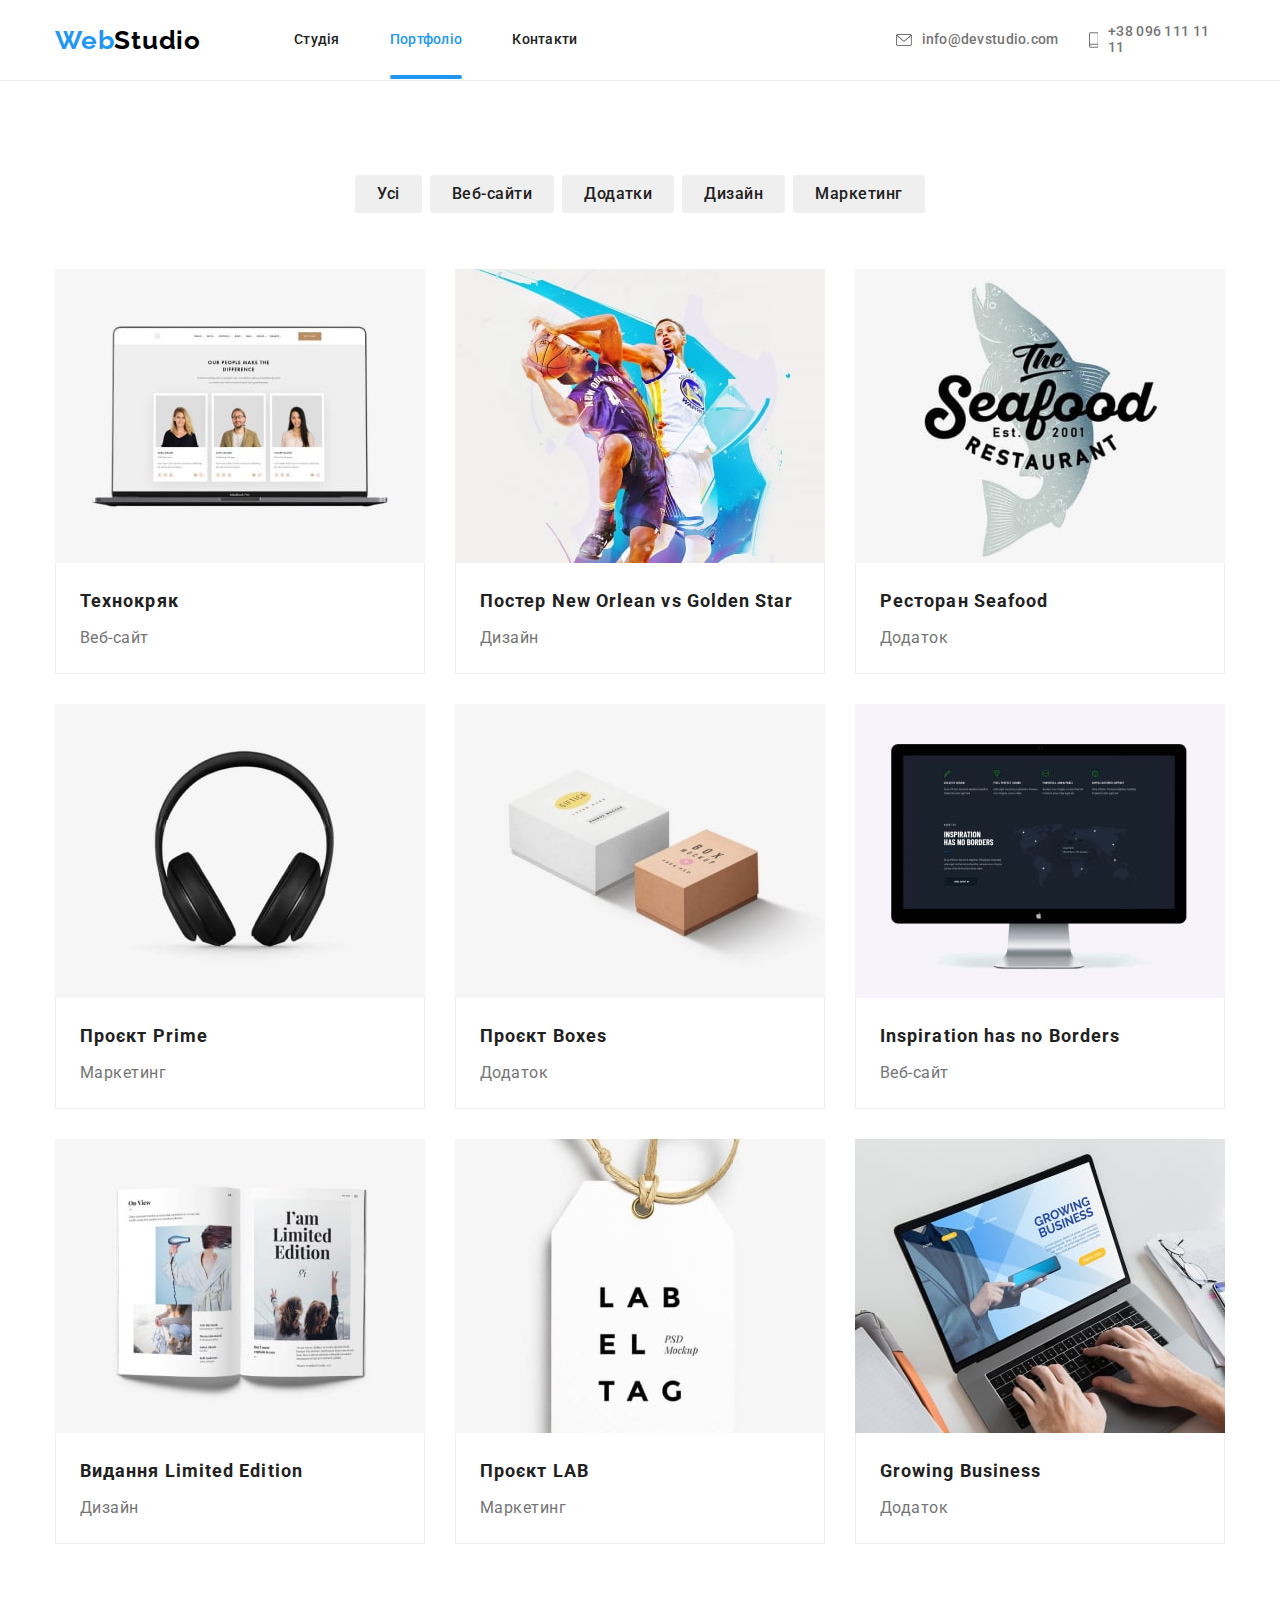
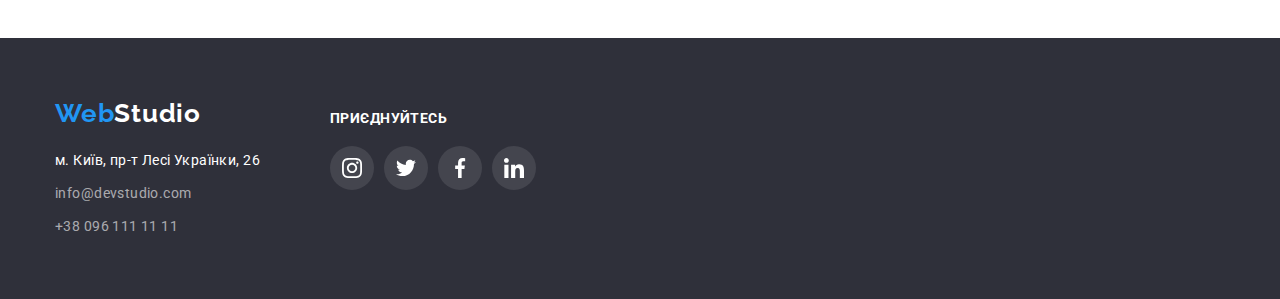
==== portfolio.html @ b9652bcc "hw-06" ====
<!DOCTYPE html>
<html lang="uk">
  <head>
    <meta charset="UTF-8" />
    <meta http-equiv="X-UA-Compatible" content="IE=edge" />
    <meta name="viewport" content="width=device-width, initial-scale=1.0" />
    <link rel="preconnect" href="https://fonts.googleapis.com" />
    <link rel="preconnect" href="https://fonts.gstatic.com" crossorigin />
    <link
      href="https://fonts.googleapis.com/css2?family=Raleway:wght@700&family=Roboto:wght@400;500;700;900&display=swap"
      rel="stylesheet"
    />
    <link rel="stylesheet" href="./css/styles.css" />
    <title>Document</title>
  </head>

  <body>
    <header class="header">
      <div class="container header-container">
        <nav class="header-navigation">
          <a class="header-logo link" href="index.html"
            ><span class="logo-left-side">Web</span>Studio</a
          >
          <ul class="header-list">
            <li class="header-item">
              <a class="header-link link" href="index.html">Студія</a>
            </li>
            <li class="header-item">
              <a class="header-link link current" href="portfolio.html"
                >Портфоліо</a
              >
            </li>
            <li class="header-item">
              <a class="header-link link" href="">Контакти</a>
            </li>
          </ul>
        </nav>
        <ul class="header-contacts">
          <li>
            <a
              class="header-contacts-link link"
              href="mailto:info@devstudio.com"
              ><svg class="header-contacts-icon" width="16" height="12">
                <use href="./img/symbol-defs.svg#icon-envelope"></use></svg
              >info@devstudio.com</a
            >
          </li>
          <li>
            <a class="header-contacts-link link" href="tel:+380961111111"
              ><svg class="header-contacts-icon" width="10" height="16">
                <use href="./img/symbol-defs.svg#icon-smartphone"></use></svg
              >+38 096 111 11 11</a
            >
          </li>
        </ul>
      </div>
    </header>
    <main>
      <section class="section">
        <div class="container">
          <ul class="filtres-list list">
            <li class="filtres-item">
              <button class="filtres-btn" type="button">Усі</button>
            </li>
            <li class="filtres-item">
              <button class="filtres-btn" type="button">Веб-сайти</button>
            </li>
            <li class="filtres-item">
              <button class="filtres-btn" type="button">Додатки</button>
            </li>
            <li class="filtres-item">
              <button class="filtres-btn" type="button">Дизайн</button>
            </li>
            <li class="filtres-item">
              <button class="filtres-btn" type="button">Маркетинг</button>
            </li>
          </ul>
          <ul class="gallery-list">
            <li class="gallery-item">
              <div class="card-top-wrap">
                <img
                  class="card-image"
                  src="./img/techokryak-min.jpg"
                  alt="Технокряк"
                  width="370"
                  height="294"
                />
                <p class="card-top-text">
                  Ресурс пропонує комплексні пропозиції з різним рівнем
                  функціоналу та сервісів. Все це дозволить відвідувачу отримати
                  вичерпні відомості про компанію чи приватну особу.
                </p>
              </div>
              <div class="card-info">
                <h3 class="gallery-title">Технокряк</h3>
                <p class="gallery-subtitle">Веб-сайт</p>
              </div>
            </li>
            <li class="gallery-item">
              <div class="card-top-wrap">
                <img
                  class="card-image"
                  src="./img/Poster-min.jpg"
                  alt="Постер New Orlean vs Golden Star"
                  width="370"
                  height="294"
                />
                <p class="card-top-text">
                  Ресурс пропонує комплексні пропозиції з різним рівнем
                  функціоналу та сервісів. Все це дозволить відвідувачу отримати
                  вичерпні відомості про компанію чи приватну особу.
                </p>
              </div>
              <div class="card-info">
                <h3 class="gallery-title">Постер New Orlean vs Golden Star</h3>
                <p class="gallery-subtitle">Дизайн</p>
              </div>
            </li>
            <li class="gallery-item">
              <div class="card-top-wrap">
                <img
                  class="card-image"
                  src="./img/Seafood-min.jpg"
                  alt="Ресторан Seafood"
                  width="370"
                  height="294"
                />
                <p class="card-top-text">
                  Ресурс пропонує комплексні пропозиції з різним рівнем
                  функціоналу та сервісів. Все це дозволить відвідувачу отримати
                  вичерпні відомості про компанію чи приватну особу.
                </p>
              </div>
              <div class="card-info">
                <h3 class="gallery-title">Ресторан Seafood</h3>
                <p class="gallery-subtitle">Додаток</p>
              </div>
            </li>
            <li class="gallery-item">
              <div class="card-top-wrap">
                <img
                  class="card-image"
                  src="./img/Prime-min.jpg"
                  alt="Проєкт Prime"
                  width="370"
                  height="294"
                />
                <p class="card-top-text">
                  Ресурс пропонує комплексні пропозиції з різним рівнем
                  функціоналу та сервісів. Все це дозволить відвідувачу отримати
                  вичерпні відомості про компанію чи приватну особу.
                </p>
              </div>
              <div class="card-info">
                <h3 class="gallery-title">Проєкт Prime</h3>
                <p class="gallery-subtitle">Маркетинг</p>
              </div>
            </li>
            <li class="gallery-item">
              <div class="card-top-wrap">
                <img
                  class="card-image"
                  src="./img/Boxes-min.jpg"
                  alt="Проєкт Boxes"
                  width="370"
                  height="294"
                />
                <p class="card-top-text">
                  Ресурс пропонує комплексні пропозиції з різним рівнем
                  функціоналу та сервісів. Все це дозволить відвідувачу отримати
                  вичерпні відомості про компанію чи приватну особу.
                </p>
              </div>
              <div class="card-info">
                <h3 class="gallery-title">Проєкт Boxes</h3>
                <p class="gallery-subtitle">Додаток</p>
              </div>
            </li>
            <li class="gallery-item">
              <div class="card-top-wrap">
                <img
                  class="card-image"
                  src="./img/Inspiration-min.jpg"
                  alt="Inspiration has no Borders"
                  width="370"
                  height="294"
                />
                <p class="card-top-text">
                  Ресурс пропонує комплексні пропозиції з різним рівнем
                  функціоналу та сервісів. Все це дозволить відвідувачу отримати
                  вичерпні відомості про компанію чи приватну особу.
                </p>
              </div>
              <div class="card-info">
                <h3 class="gallery-title">Inspiration has no Borders</h3>
                <p class="gallery-subtitle">Веб-сайт</p>
              </div>
            </li>
            <li class="gallery-item">
              <div class="card-top-wrap">
                <img
                  class="card-image"
                  src="./img/Limited_Edition-min.jpg"
                  alt="Видання Limited Edition"
                  width="370"
                  height="294"
                />
                <p class="card-top-text">
                  Ресурс пропонує комплексні пропозиції з різним рівнем
                  функціоналу та сервісів. Все це дозволить відвідувачу отримати
                  вичерпні відомості про компанію чи приватну особу.
                </p>
              </div>
              <div class="card-info">
                <h3 class="gallery-title">Видання Limited Edition</h3>
                <p class="gallery-subtitle">Дизайн</p>
              </div>
            </li>
            <li class="gallery-item">
              <div class="card-top-wrap">
                <img
                  class="card-image"
                  src="./img/LAB-min.jpg"
                  alt="Проєкт LAB"
                  width="370"
                  height="294"
                />
                <p class="card-top-text">
                  Ресурс пропонує комплексні пропозиції з різним рівнем
                  функціоналу та сервісів. Все це дозволить відвідувачу отримати
                  вичерпні відомості про компанію чи приватну особу.
                </p>
              </div>
              <div class="card-info">
                <h3 class="gallery-title">Проєкт LAB</h3>
                <p class="gallery-subtitle">Маркетинг</p>
              </div>
            </li>
            <li class="gallery-item">
              <div class="card-top-wrap">
                <img
                  class="card-image"
                  src="./img/Growing-min.jpg"
                  alt="Growing Business"
                  width="370"
                  height="294"
                />
                <p class="card-top-text">
                  Ресурс пропонує комплексні пропозиції з різним рівнем
                  функціоналу та сервісів. Все це дозволить відвідувачу отримати
                  вичерпні відомості про компанію чи приватну особу.
                </p>
              </div>
              <div class="card-info">
                <h3 class="gallery-title">Growing Business</h3>
                <p class="gallery-subtitle">Додаток</p>
              </div>
            </li>
          </ul>
        </div>
      </section>
    </main>
    <footer class="fotter">
      <div class="container footer-container">
        <div class="footer-data">
          <a class="fotter-logo link" href="index.html">
            <span class="logo-left-side">Web</span>Studio</a
          >
          <address>
            <a
              class="fotter-link link"
              href="https://goo.gl/maps/jPKGksttcgQNJp5g9"
              target="_blank"
              rel="noopener norefferer nofollow"
              >м. Київ, пр-т Лесі Українки, 26</a
            >
            <ul class="fotter-list">
              <li class="fotter-item">
                <a class="fotter-contacts link" href="mailto:info@devstudio.com"
                  >info@devstudio.com</a
                >
              </li>
              <li class="fotter-item">
                <a class="fotter-contacts link" href="tel:+380961111111"
                  >+38 096 111 11 11</a
                >
              </li>
            </ul>
          </address>
        </div>
        <div class="footer-soc">
          <h3 class="footer-soc-title">приєднуйтесь</h3>
          <ul class="footer-soc-list">
            <li class="footer-soc-item">
              <a href="" class="footer-soc-link">
                <svg class="footer-soc-icon" width="20" height="20">
                  <use href="./img/symbol-defs.svg#icon-instagram-2"></use>
                </svg>
              </a>
            </li>
            <li class="footer-soc-item">
              <a href="" class="footer-soc-link">
                <svg class="footer-soc-icon" width="20" height="20">
                  <use href="./img/symbol-defs.svg#icon-twitter-1"></use>
                </svg>
              </a>
            </li>
            <li class="footer-soc-item">
              <a href="" class="footer-soc-link">
                <svg class="footer-soc-icon" width="20" height="20">
                  <use href="./img/symbol-defs.svg#icon-facebook-1"></use>
                </svg>
              </a>
            </li>
            <li class="footer-soc-item">
              <a href="" class="footer-soc-link">
                <svg class="footer-soc-icon" width="20" height="20">
                  <use href="./img/symbol-defs.svg#icon-linkedin-1"></use>
                </svg>
              </a>
            </li>
          </ul>
        </div>
      </div>
    </footer>
  </body>
</html>
---- css/styles.css ----
:root {
  --main-color: #ffffff;
  --accent-color: #2196f3;
  --title-color: #212121;
  --accent-background-color: #2f303a;
}
body {
  font-family: "Roboto", sans-serif;
  margin: 0;
}

*,
::before,
::after {
  box-sizing: border-box;
  line-height: 0;
}
p,
h1,
h2,
h3,
h4,
h5,
h6 {
  margin: 0;
}

ul,
ol {
  margin: 0;
  padding-left: 0;
  list-style: none;
}

button {
  cursor: pointer;
  border: none;
}

address {
  font-style: normal;
}

a {
  color: currentColor;
  text-decoration: none;
  padding: 0;
}

.container {
  width: 1200px;
  padding-left: 15px;
  padding-right: 15px;
  margin: 0 auto;
}
.section {
  padding-top: 94px;
  padding-bottom: 94px;
}
/* ---------------------HEADER-----------------------*/

.header {
  border-bottom: 1px solid #ececec;
}
.header-container {
  height: 80px;
  display: flex;
  align-items: center;
}
.header-navigation {
  display: flex;
}
.header-logo {
  font-family: "Raleway";
  font-weight: 700;
  font-size: 26px;
  line-height: 1.19;
  letter-spacing: 0.03em;
  color: #000000;
  margin-right: 93px;
}
.logo-left-side {
  color: var(--accent-color);
}
.header-list {
  display: flex;
  align-items: center;
  gap: 50px;
}
.header-item {
}
.header-link {
  font-weight: 500;
  font-size: 14px;
  line-height: 1.14;
  letter-spacing: 0.02em;
  color: var(--title-color);
  position: relative;
  padding-top: 32px;
  padding-bottom: 32px;
  transition: color 250ms cubic-bezier(0.4, 0, 0.2, 1);
}

.header-link:hover,
.header-link:focus {
  color: var(--accent-color);
}
.current {
  color: var(--accent-color);
}
.current::after {
  content: "";
  position: absolute;
  left: 0;
  bottom: 0;
  display: block;
  width: 100%;
  height: 4px;
  border-radius: 2px;
  background-color: var(--accent-color);
}

.header-contacts {
  display: flex;
  align-items: center;
  margin-left: 318px;
  gap: 30px;
}
.header-contacts-link {
  font-weight: 500;
  font-size: 14px;
  line-height: 1.14;
  letter-spacing: 0.02em;
  color: #757575;
  display: flex;
  gap: 10px;
  align-items: center;
  transition: color 250ms cubic-bezier(0.4, 0, 0.2, 1);
}
.header-contacts-icon {
  display: block;
  fill: #757575;
}
.header-contacts-link:hover,
.header-contacts-link:focus {
  color: var(--accent-color);
}
.header-contacts-link:hover .header-contacts-icon,
.header-contacts-link:focus .header-contacts-icon {
  fill: var(--accent-color);
}

/* ---------------------HERO-----------------------*/

.hero {
  background-color: var(--accent-background-color);
  background-image: linear-gradient(
      rgba(47, 48, 58, 0.4),
      rgba(47, 48, 58, 0.4)
    ),
    url(../img/Img.jpg);
  background-repeat: no-repeat;
  background-position: center;
  background-size: cover;
}
.hero-container {
  padding-top: 200px;
  padding-bottom: 200px;
}
.hero-title {
  font-weight: 900;
  font-size: 44px;
  line-height: 1.36;
  text-align: center;
  letter-spacing: 0.06em;
  text-transform: uppercase;
  color: var(--main-color);
  max-width: 696px;
  margin: 0 auto;
  margin-bottom: 30px;
}
.hero-btn {
  font-family: inherit;
  font-weight: 700;
  font-size: 16px;
  line-height: 1.88;
  letter-spacing: 0.06em;
  color: var(--main-color);
  background-color: var(--accent-color);
  display: block;
  margin: 0 auto;
  padding: 10px 32px;
  box-shadow: 0px 4px 4px rgba(0, 0, 0, 0.15);
  border-radius: 4px;
}

/* ---------------------BENEFITS-----------------------*/

.benefits {
}
.benefits-list {
  display: flex;
  gap: 30px;
}
.benefits-item {
}
.benefits-image {
  width: 270px;
  height: 120px;
  background: #f5f4fa;
  border-radius: 4px;
  margin-bottom: 30px;
  display: flex;
  align-items: center;
  justify-content: center;
}
.benefits-title {
  font-weight: 700;
  font-size: 14px;
  line-height: 1.14;
  letter-spacing: 0.03em;
  text-transform: uppercase;
  color: var(--title-color);
  margin-bottom: 10px;
}
.benefits-subtitle {
  font-weight: 400;
  font-size: 14px;
  line-height: 1.71;
  letter-spacing: 0.03em;
  color: #757575;
}

/* ---------------------WORK-----------------------*/

.work {
  padding-bottom: 94px;
}
.work-title {
  font-weight: 700;
  font-size: 36px;
  line-height: 1.16;
  text-align: center;
  letter-spacing: 0.03em;
  color: var(--title-color);
  margin-bottom: 50px;
}
.work-list {
  display: flex;
  gap: 30px;
  justify-content: center;
}
.work-item {
  position: relative;
}
.work-top-wrap {
}
.work-top-text {
  position: absolute;
  bottom: 0;
  left: 0;
  color: var(--main-color);
  font-weight: 700;
  font-size: 14px;
  line-height: 1.17;
  text-transform: uppercase;
  background-color: rgba(47, 48, 58, 0.8);
  text-align: center;
  padding: 27px 0px;
  height: 70px;
  width: 100%;
}

/* ---------------------TEAM-----------------------*/
.team {
  background-color: #f5f4fa;
}
.team-title {
  font-weight: 700;
  font-size: 36px;
  line-height: 42px;
  text-align: center;
  letter-spacing: 0.03em;
  color: var(--title-color);
  margin-bottom: 50px;
}
.team-list {
  display: flex;
  gap: 30px;
}

.team-item {
  background-color: var(--main-color);
  box-shadow: 0px 1px 3px rgba(0, 0, 0, 0.12), 0px 1px 1px rgba(0, 0, 0, 0.14),
    0px 2px 1px rgba(0, 0, 0, 0.2);
  border-radius: 0px 0px 4px 4px;
}
.card-image {
  display: block;
}
.teammate-card {
  padding-top: 30px;
  margin-bottom: 16px;
}
.team-member-title {
  font-weight: 500;
  font-size: 16px;
  line-height: 1.19;
  text-align: center;
  letter-spacing: 0.03em;
  color: var(--title-color);
  margin-bottom: 10px;
}
.team-member-subtitle {
  font-weight: 400;
  font-size: 16px;
  line-height: 1.19;
  text-align: center;
  letter-spacing: 0.03em;
  color: #757575;
}
.team-soc-list {
  display: flex;
  gap: 10px;
  justify-content: center;
  padding-bottom: 30px;
}
.team-soc-item {
}
.team-soc-link {
  width: 44px;
  height: 44px;
  background-color: var(--main-color);
  border-radius: 50%;
  display: flex;
  align-items: center;
  justify-content: center;
  transition: background-color 250ms cubic-bezier(0.4, 0, 0.2, 1);
}
.team-soc-link:hover,
.team-soc-link:focus {
  background-color: var(--accent-color);
}

.team-soc-link:hover .team-soc-icon,
.team-soc-link:focus .team-soc-icon {
  fill: var(--main-color);
}

.team-soc-icon {
  fill: #afb1b8;
  transition: fill 250ms cubic-bezier(0.4, 0, 0.2, 1);
}

/* ---------------------CUSTOMERS-----------------------*/
.customers-title {
  font-weight: 700;
  font-size: 36px;
  line-height: 42px;
  text-align: center;
  letter-spacing: 0.03em;
  color: #212121;
  margin-bottom: 50px;
}
.customers-list {
  display: flex;
  gap: 30px;
}
.customers-item {
}
.customers-link {
  width: 170px;
  height: 92px;
  border: 1px solid #afb1b8;
  border-radius: 4px;
  display: flex;
  align-items: center;
  justify-content: center;
  transition: border 250ms cubic-bezier(0.4, 0, 0.2, 1);
}
.customers-link:hover,
.customers-link:focus {
  border: 1px solid var(--accent-color);
}
.customers-link:hover .customers-icon,
.customers-link:focus .customers-icon {
  fill: var(--accent-color);
}
.customers-icon {
  fill: #afb1b8;
  transition: fill 250ms cubic-bezier(0.4, 0, 0.2, 1);
}

/* ---------------------FOOTER-----------------------*/
.fotter {
  background-color: var(--accent-background-color);
  padding-top: 60px;
  padding-bottom: 60px;
}
.footer-container {
  display: flex;
  gap: 70px;
}
.fotter-logo {
  font-family: "Raleway";
  font-style: normal;
  font-weight: 700;
  font-size: 26px;
  line-height: 1.19;
  letter-spacing: 0.03em;
  color: var(--main-color);
}
.fotter-link {
  font-style: normal;
  font-weight: 400;
  font-size: 14px;
  line-height: 1.71;
  letter-spacing: 0.03em;
  color: var(--main-color);
  display: block;
  margin-top: 20px;
  margin-bottom: 9px;
}
.fotter-list li:first-child {
  margin-bottom: 9px;
}
.fotter-item {
}
.link {
}
.fotter-contacts {
  font-style: normal;
  font-weight: 400;
  font-size: 14px;
  line-height: 1.71;
  letter-spacing: 0.03em;
  color: rgba(255, 255, 255, 0.6);
}
.footer-soc {
}
.footer-soc-title {
  font-weight: 700;
  font-size: 14px;
  line-height: 16px;
  letter-spacing: 0.03em;
  text-transform: uppercase;
  color: var(--main-color);
  padding-top: 12px;
  margin-bottom: 20px;
}
.footer-soc-list {
  display: flex;
  gap: 10px;
}
.footer-soc-item {
}
.footer-soc-link {
  width: 44px;
  height: 44px;
  border-radius: 50%;
  background-color: rgba(255, 255, 255, 0.1);
  display: flex;
  align-items: center;
  justify-content: center;
  transition: background-color 250ms cubic-bezier(0.4, 0, 0.2, 1);
}
.footer-soc-link:hover,
.footer-soc-link:focus {
  background-color: var(--accent-color);
}
.footer-soc-icon {
  fill: var(--main-color);
}

/* ---------------------POTFOLIO-POTFOLIO-POTFOLIO-----------------------*/

/* ---------------------FILTRES-----------------------*/
.filtres-list {
  display: flex;
  justify-content: center;
  gap: 8px;
  margin-bottom: 56px;
}
.list {
}
.filtres-item {
}
.filtres-btn {
  font-family: inherit;
  font-style: normal;
  font-weight: 500;
  font-size: 16px;
  line-height: 1.62;
  text-align: center;
  letter-spacing: 0.03em;
  color: var(--title-color);
  padding: 6px 22px;
  border-radius: 4px;
  transition: background-color 250ms cubic-bezier(0.4, 0, 0.2, 1),
    color 250ms cubic-bezier(0.4, 0, 0.2, 1),
    box-shadow 250ms cubic-bezier(0.4, 0, 0.2, 1);
}
.filtres-btn:hover,
.filtres-btn:focus {
  background-color: var(--accent-color);
  color: var(--main-color);
  box-shadow: 0px 3px 1px rgba(0, 0, 0, 0.1), 0px 1px 2px rgba(0, 0, 0, 0.08),
    0px 2px 2px rgba(0, 0, 0, 0.12);
}

/* ---------------------GALLERY-----------------------*/

.gallery {
}
.gallery-list {
  display: flex;
  flex-wrap: wrap;
  gap: 30px;
}
.gallery-item {
  transition: box-shadow 250ms cubic-bezier(0.4, 0, 0.2, 1);
}
.gallery-item:hover .card-top-text {
  transform: translateY(0%);
}
.gallery-item:hover,
.gallery-item:focus {
  box-shadow: 0px 1px 1px rgba(0, 0, 0, 0.12), 0px 4px 4px rgba(0, 0, 0, 0.06),
    1px 4px 6px rgba(0, 0, 0, 0.16);
}
.card-top-wrap {
  position: relative;
  overflow: hidden;
}
.card-top-text {
  position: absolute;
  top: 0;
  left: 0;
  color: var(--main-color);
  font-weight: 400;
  line-height: 1.6;
  background-color: rgba(33, 150, 243, 0.9);
  padding: 63px 24px;
  height: 100%;
  transform: translateY(100%);
  transition: transform 250ms cubic-bezier(0.4, 0, 0.2, 1);
}
.card-info {
  padding: 20px 24px;
  border-right: 1px solid #eeeeee;
  border-bottom: 1px solid #eeeeee;
  border-left: 1px solid #eeeeee;
}
.gallery-title {
  font-weight: 700;
  font-size: 18px;
  line-height: 2;
  letter-spacing: 0.06em;
  color: var(--title-color);
  margin-bottom: 4px;
}
.gallery-subtitle {
  font-weight: 400;
  font-size: 16px;
  line-height: 1.88;
  letter-spacing: 0.03em;
  color: #757575;
}

.backdrop {
  position: fixed;
  top: 0;
  width: 100%;
  height: 100%;
  background-color: #2f303a7d;
  transition: opacity 250ms cubic-bezier(0.4, 0, 0.2, 1),
    visibility 250ms cubic-bezier(0.4, 0, 0.2, 1);
}
.modal {
  width: 528px;
  height: 581px;
  background-color: var(--main-color);
  position: absolute;
  top: 50%;
  left: 50%;
  transform: translate(-50%, -50%) scale(1);
  transition: transform 250ms cubic-bezier(0.4, 0, 0.2, 1);
  overflow: auto;
}
.backdrop.is-hidden .modal {
  transform: translate(-50%, -50%) scale(0);
}
.modal-btn {
  width: 30px;
  height: 30px;
  border: 1px solid rgba(0, 0, 0, 0.1);
  border-radius: 50%;
  background-color: transparent;
  position: absolute;
  right: 8px;
  top: 8px;
  display: flex;
  align-items: center;
  justify-content: center;
  padding: 0;
  cursor: pointer;
}
.is-hidden {
  opacity: 0;
  visibility: hidden;
  pointer-events: none;
}
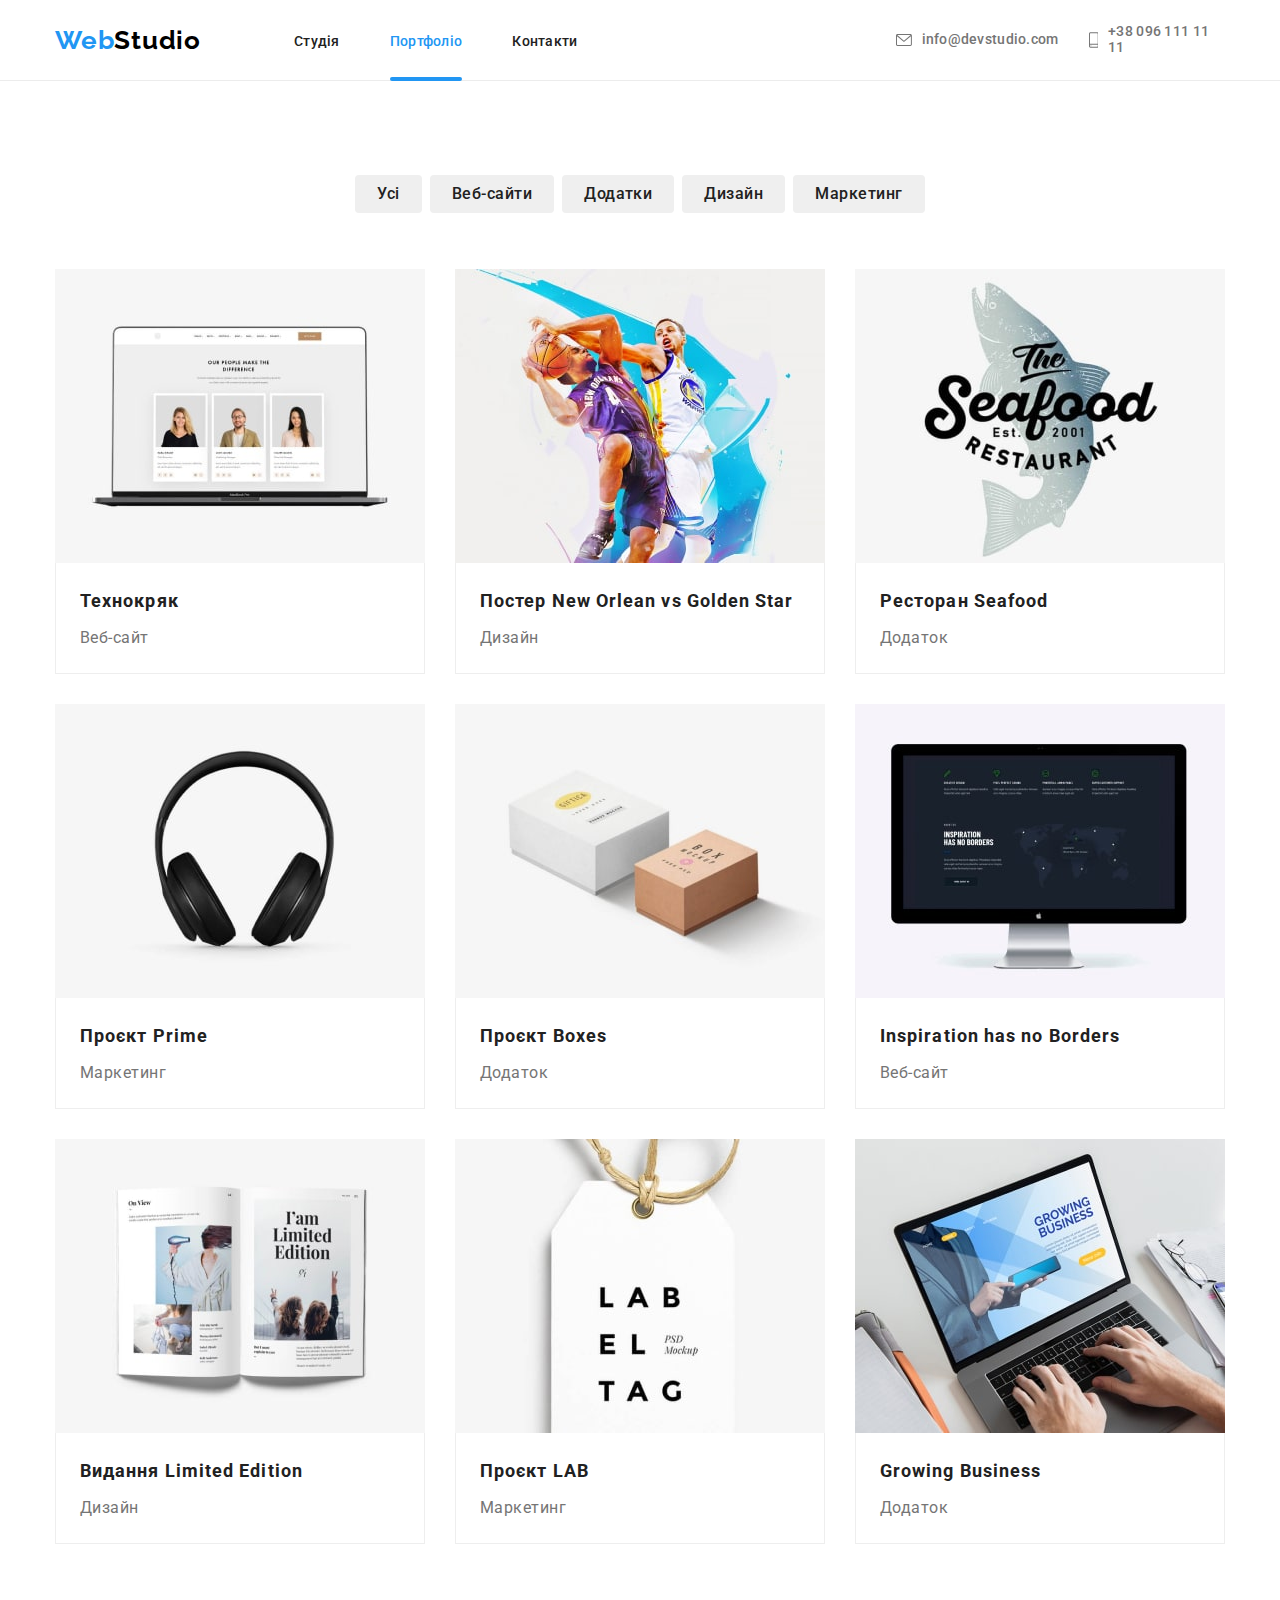
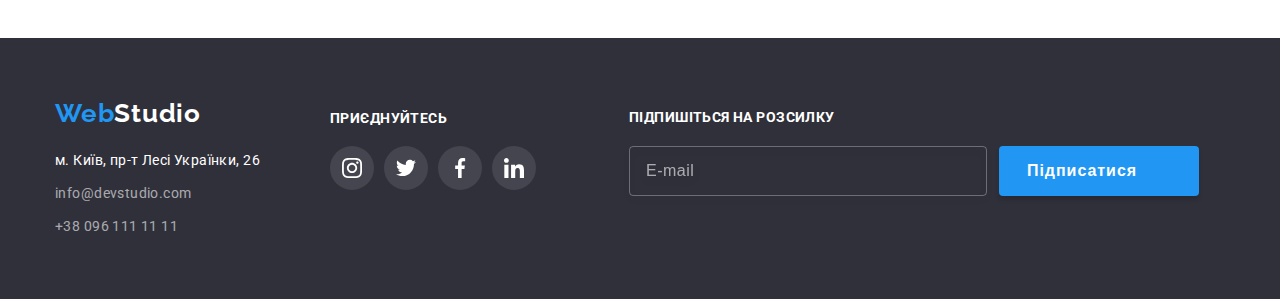
==== commit aa8c0e7c: "hw-06" ====
--- a/portfolio.html
+++ b/portfolio.html
@@ -321,6 +321,29 @@
             </li>
           </ul>
         </div>
+        <div class="footer-subscribe">
+          <form>
+            <label>
+              <span class="text-subscribe">Підпишіться на розсилку</span>
+              <span class="wrap-follow">
+                <span class="email-input">
+                  <input
+                    type="email"
+                    class="text-email"
+                    name="online-email"
+                    placeholder="E-mail"
+                  />
+                </span>
+                <button type="submit" class="button-follow">
+                  Підписатися
+                  <svg class="button-follow-icon" width="24" height="24">
+                    <use href="./img/symbol-defs.svg#icon-send"></use>
+                  </svg>
+                </button>
+              </span>
+            </label>
+          </form>
+        </div>
       </div>
     </footer>
   </body>
--- a/css/styles.css
+++ b/css/styles.css
@@ -8,12 +8,10 @@
   font-family: "Roboto", sans-serif;
   margin: 0;
 }
-
 *,
 ::before,
 ::after {
   box-sizing: border-box;
-  line-height: 0;
 }
 p,
 h1,
@@ -25,6 +23,10 @@
   margin: 0;
 }
 
+label {
+  display: block;
+}
+
 ul,
 ol {
   margin: 0;
@@ -53,6 +55,19 @@
   padding-right: 15px;
   margin: 0 auto;
 }
+.visually-hidden {
+  position: absolute;
+  white-space: nowrap;
+  width: 1px;
+  height: 1px;
+  overflow: hidden;
+  border: 0;
+  padding: 0;
+  clip: rect(0 0 0 0);
+  clip-path: inset(50%);
+  margin: -1px;
+}
+
 .section {
   padding-top: 94px;
   padding-bottom: 94px;
@@ -257,7 +272,7 @@
 }
 .work-top-text {
   position: absolute;
-  bottom: 0;
+  bottom: 4px;
   left: 0;
   color: var(--main-color);
   font-weight: 700;
@@ -471,7 +486,68 @@
 .footer-soc-icon {
   fill: var(--main-color);
 }
-
+.footer-subscribe {
+  margin-left: 23px;
+  padding-top: 12px;
+}
+
+.text-subscribe {
+  font-weight: 700;
+  font-size: 14px;
+  line-height: 1.14;
+  letter-spacing: 0.03em;
+  text-transform: uppercase;
+  color: var(--main-color);
+  display: block;
+}
+.email-input {
+  display: block;
+  margin-top: 20px;
+}
+.text-email {
+  width: 358px;
+  height: 50px;
+  border: 1px solid rgba(255, 255, 255, 0.3);
+  filter: drop-shadow(0px 4px 4px rgba(0, 0, 0, 0.15));
+  border-radius: 4px;
+  background-color: transparent;
+  outline: transparent;
+  padding-left: 16px;
+}
+.text-email::placeholder {
+  font-weight: 400;
+  font-size: 16px;
+  line-height: 1.25;
+  letter-spacing: 0.03em;
+  color: rgba(255, 255, 255, 0.6);
+}
+.text-email:focus {
+  color: rgba(255, 255, 255, 0.6);
+  font-size: 16px;
+}
+.wrap-follow {
+  display: flex;
+  gap: 12px;
+  align-items: center;
+}
+.button-follow {
+  font-weight: 700;
+  font-size: 16px;
+  line-height: 1.88;
+  display: flex;
+  align-items: center;
+  justify-content: center;
+  text-align: center;
+  letter-spacing: 0.06em;
+  color: var(--main-color);
+  width: 200px;
+  height: 50px;
+  background-color: var(--accent-color);
+  box-shadow: 0px 4px 4px rgba(0, 0, 0, 0.15);
+  border-radius: 4px;
+  margin-top: 20px;
+  gap: 10px;
+}
 /* ---------------------POTFOLIO-POTFOLIO-POTFOLIO-----------------------*/
 
 /* ---------------------FILTRES-----------------------*/
@@ -566,6 +642,71 @@
   letter-spacing: 0.03em;
   color: #757575;
 }
+
+.footer-subscribe {
+  margin-left: 23px;
+  padding-top: 12px;
+}
+
+.text-subscribe {
+  font-weight: 700;
+  font-size: 14px;
+  line-height: 1.14;
+  letter-spacing: 0.03em;
+  text-transform: uppercase;
+  color: var(--main-color);
+  display: block;
+}
+.email-input {
+  display: block;
+  margin-top: 20px;
+}
+.text-email {
+  width: 358px;
+  height: 50px;
+  border: 1px solid rgba(255, 255, 255, 0.3);
+  filter: drop-shadow(0px 4px 4px rgba(0, 0, 0, 0.15));
+  border-radius: 4px;
+  background-color: transparent;
+  outline: transparent;
+  padding-left: 16px;
+}
+.text-email::placeholder {
+  font-weight: 400;
+  font-size: 16px;
+  line-height: 1.25;
+  letter-spacing: 0.03em;
+  color: rgba(255, 255, 255, 0.6);
+}
+.text-email:focus {
+  color: rgba(255, 255, 255, 0.6);
+  font-size: 16px;
+}
+.wrap-follow {
+  display: flex;
+  gap: 12px;
+  align-items: center;
+}
+.button-follow {
+  font-weight: 700;
+  font-size: 16px;
+  line-height: 1.88;
+  display: flex;
+  align-items: center;
+  justify-content: center;
+  text-align: center;
+  letter-spacing: 0.06em;
+  color: var(--main-color);
+  width: 200px;
+  height: 50px;
+  background-color: var(--accent-color);
+  box-shadow: 0px 4px 4px rgba(0, 0, 0, 0.15);
+  border-radius: 4px;
+  margin-top: 20px;
+  gap: 10px;
+}
+
+/* ---------------------MODAL-----------------------*/
 
 .backdrop {
   position: fixed;
@@ -578,7 +719,7 @@
 }
 .modal {
   width: 528px;
-  height: 581px;
+  min-height: 581px;
   background-color: var(--main-color);
   position: absolute;
   top: 50%;
@@ -586,6 +727,7 @@
   transform: translate(-50%, -50%) scale(1);
   transition: transform 250ms cubic-bezier(0.4, 0, 0.2, 1);
   overflow: auto;
+  padding: 40px;
 }
 .backdrop.is-hidden .modal {
   transform: translate(-50%, -50%) scale(0);
@@ -610,3 +752,128 @@
   visibility: hidden;
   pointer-events: none;
 }
+
+.modal-title {
+  font-weight: 700;
+  font-size: 20px;
+  line-height: 1.15;
+  text-align: center;
+  letter-spacing: 0.03em;
+  color: var(--title-color);
+  margin-bottom: 12px;
+}
+
+.input-wrap {
+  position: relative;
+}
+
+.modal-input {
+  width: 100%;
+  height: 40px;
+  border: 1px solid rgba(33, 33, 33, 0.2);
+  border-radius: 4px;
+  margin-bottom: 10px;
+  padding-left: 42px;
+  outline: transparent;
+}
+.modal-input:focus {
+  border: 1px solid var(--accent-color);
+  border-radius: 4px;
+}
+.modal-input:focus + .modal-input-icon {
+  fill: var(--accent-color);
+}
+.modal-input-icon {
+  position: absolute;
+  top: 50%;
+  transform: translateY(-50%);
+  left: 12px;
+}
+
+.modal-input::placeholder {
+  font-style: normal;
+  font-size: 12px;
+  line-height: 1.17;
+  letter-spacing: 0.01em;
+  color: rgba(117, 117, 117, 0.5);
+}
+.modal-label-text {
+  font-style: normal;
+  font-size: 12px;
+  line-height: 1.17;
+  letter-spacing: 0.01em;
+  color: #757575;
+  display: block;
+  margin-bottom: 4px;
+}
+.modal-comment {
+  width: 100%;
+  height: 120px;
+  border: 1px solid rgba(33, 33, 33, 0.2);
+  border-radius: 4px;
+  resize: none;
+  padding: 12px 16px;
+  outline: transparent;
+}
+.modal-comment:focus {
+  border: 1px solid var(--accent-color);
+  border-radius: 4px;
+}
+.modal-comment::placeholder {
+  font-family: "Roboto";
+  font-style: normal;
+  font-size: 12px;
+  line-height: 1.17;
+  letter-spacing: 0.01em;
+  color: rgba(117, 117, 117, 0.5);
+}
+.check-text {
+  font-weight: 400;
+  font-size: 14px;
+  line-height: 1.71;
+  letter-spacing: 0.03em;
+  color: #757575;
+  display: flex;
+  align-items: center;
+  margin-top: 20px;
+  justify-content: center;
+}
+.check-text span {
+  width: 16px;
+  height: 15px;
+  border: 2px solid #212121;
+  border-radius: 2px;
+  margin-right: 7px;
+  display: flex;
+  align-items: center;
+  justify-content: center;
+  fill: transparent;
+}
+.input-check:checked + .check-text span {
+  background-color: var(--accent-color);
+  border-color: transparent;
+  fill: var(--main-color);
+}
+.input-check:focus + .check-text span {
+  border-color: var(--accent-color);
+}
+.check-text a {
+  color: var(--accent-color);
+  text-decoration: underline;
+  text-underline-offset: 3px;
+  margin-left: 4px;
+}
+.button-sent {
+  font-weight: 700;
+  font-size: 16px;
+  line-height: 1.88;
+  letter-spacing: 0.06em;
+  color: #ffffff;
+  background-color: var(--accent-color);
+  box-shadow: 0px 4px 4px rgba(0, 0, 0, 0.15);
+  border-radius: 4px;
+  padding: 10px 52px;
+  display: block;
+  margin: 0 auto;
+  margin-top: 30px;
+}
